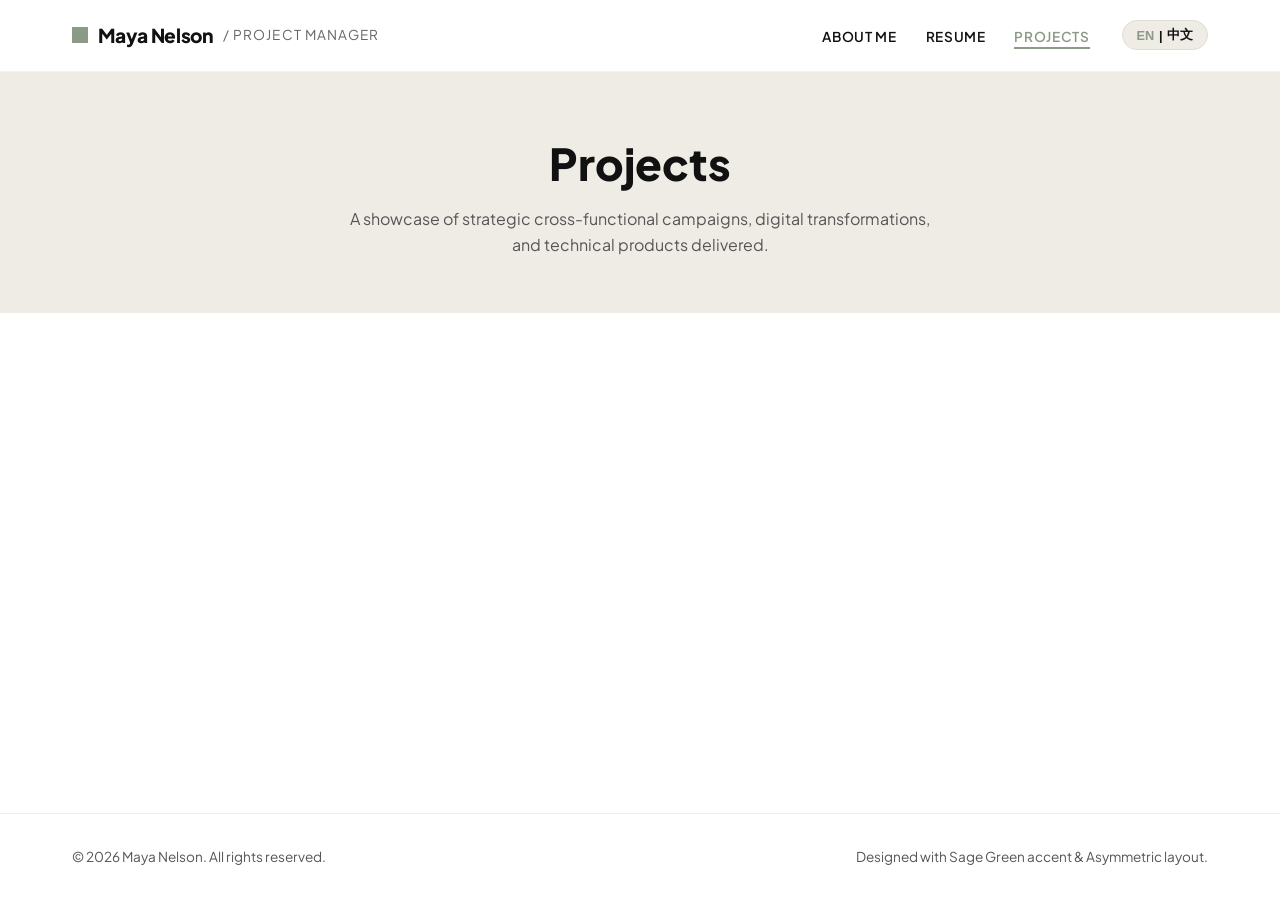
==== projects.html @ 282d98e1 "Feat: Initialize project structure with HTML, CSS, and JS files" ====
<!DOCTYPE html>
<html lang="en">
<head>
    <meta charset="UTF-8">
    <meta name="viewport" content="width=device-width, initial-scale=1.0">
    <title>Maya Nelson | Projects</title>
    <link rel="preconnect" href="https://fonts.googleapis.com">
    <link rel="preconnect" href="https://fonts.gstatic.com" crossorigin>
    <link href="https://fonts.googleapis.com/css2?family=Plus+Jakarta+Sans:wght@300;400;500;600;700;800&family=Noto+Sans+TC:wght@300;400;500;700&display=swap" rel="stylesheet">
    
    <!-- 連結 CSS -->
    <link rel="stylesheet" href="css/style.css">
</head>
<body data-page="projects">

    <header class="navbar">
        <div class="container nav-container">
            <a href="index.html" class="brand-logo">
                <span class="brand-square"></span>
                <span id="nav-name">Maya Nelson</span>
                <span class="brand-title" id="nav-title">/ PROJECT MANAGER</span>
            </a>

            <div class="nav-right">
                <nav>
                    <ul class="nav-links">
                        <li><a href="index.html" class="nav-link" id="nav-about">ABOUT ME</a></li>
                        <li><a href="resume.html" class="nav-link" id="nav-resume">RESUME</a></li>
                        <li><a href="projects.html" class="nav-link active" id="nav-projects">PROJECTS</a></li>
                    </ul>
                </nav>

                <button class="lang-switch-btn" onclick="toggleLanguage()" id="lang-btn">
                    <span>EN</span> | <span class="active-lang">繁中</span>
                </button>
            </div>
        </div>
    </header>

    <!-- 主內容區：Projects -->
    <main class="page-view active">
        <section class="page-header">
            <div class="container">
                <h1 class="page-title" id="projects-header-title">Projects</h1>
                <p class="page-subtitle" id="projects-header-subtitle">A showcase of strategic cross-functional campaigns, digital transformations, and technical products delivered.</p>
            </div>
        </section>

        <section class="container section-padding" style="padding-top: 0;">
            <!-- 動態渲染 data/projects.json 的內容 -->
            <div class="projects-grid" id="full-projects-container"></div>
        </section>
    </main>

    <footer class="footer">
        <div class="container footer-content">
            <p id="footer-copy">&copy; 2026 Maya Nelson. All rights reserved.</p>
            <p id="footer-tag">Designed with Sage Green accent &amp; Asymmetric layout.</p>
        </div>
    </footer>

    <div id="toast" class="toast-message">Message sent successfully!</div>

    <!-- 連結 JS -->
    <script src="js/main.js"></script>
</body>
</html>
---- css/style.css ----
/* CSS Reset & Variables */
:root {
    --color-bg: #FFFFFF;
    --color-text-main: #111111;
    --color-text-muted: #555555;
    --color-accent: #8A9A86; /* Sage Green */
    --color-accent-hover: #72826E;
    --color-secondary-bg: #EFECE6; /* Warm Gray / Off-white */
    --color-card-bg: #F9F8F6;
    --color-border: #E0DDD7;
    --font-family: 'Plus Jakarta Sans', 'Noto Sans TC', system-ui, -apple-system, sans-serif;
    --transition-speed: 0.3s;
    --max-width: 1200px;
}

* {
    margin: 0;
    padding: 0;
    box-sizing: border-box;
}

html {
    scroll-behavior: smooth;
}

body {
    font-family: var(--font-family);
    background-color: var(--color-bg);
    color: var(--color-text-main);
    line-height: 1.6;
    min-height: 100vh;
    display: flex;
    flex-direction: column;
}

/* Utility Classes */
.container {
    max-width: var(--max-width);
    margin: 0 auto;
    padding: 0 2rem;
    width: 100%;
}

/* Top Navigation Bar */
.navbar {
    background-color: var(--color-bg);
    position: sticky;
    top: 0;
    z-index: 1000;
    padding: 1.25rem 0;
    border-bottom: 1px solid rgba(0,0,0,0.05);
}

.nav-container {
    display: flex;
    justify-content: space-between;
    align-items: center;
}

.brand-logo {
    display: flex;
    align-items: center;
    gap: 0.6rem;
    text-decoration: none;
    color: var(--color-text-main);
    font-weight: 800;
    font-size: 1.2rem;
    letter-spacing: -0.02em;
}

.brand-square {
    width: 16px;
    height: 16px;
    background-color: var(--color-accent);
    display: inline-block;
    flex-shrink: 0;
}

.brand-title {
    font-weight: 400;
    font-size: 0.85rem;
    color: #666666;
    letter-spacing: 0.08em;
    text-transform: uppercase;
}

.nav-right {
    display: flex;
    align-items: center;
    gap: 2rem;
}

.nav-links {
    display: flex;
    gap: 1.8rem;
    list-style: none;
}

.nav-link {
    text-decoration: none;
    color: var(--color-text-main);
    font-size: 0.85rem;
    font-weight: 600;
    letter-spacing: 0.05em;
    text-transform: uppercase;
    transition: color var(--transition-speed);
    cursor: pointer;
    position: relative;
    padding-bottom: 4px;
}

.nav-link:hover, .nav-link.active {
    color: var(--color-accent);
}

.nav-link.active::after {
    content: '';
    position: absolute;
    bottom: 0;
    left: 0;
    width: 100%;
    height: 2px;
    background-color: var(--color-accent);
}

/* Language Switcher Toggle */
.lang-switch-btn {
    background: var(--color-secondary-bg);
    border: 1px solid var(--color-border);
    padding: 0.35rem 0.85rem;
    border-radius: 20px;
    font-size: 0.8rem;
    font-weight: 700;
    color: var(--color-text-main);
    cursor: pointer;
    display: flex;
    align-items: center;
    gap: 0.3rem;
    transition: all var(--transition-speed);
}

.lang-switch-btn:hover {
    border-color: var(--color-accent);
    background-color: #E8E4DC;
}

.lang-switch-btn span.active-lang {
    color: var(--color-accent);
}

/* Main View Container */
.page-view {
    display: none;
    flex: 1;
    animation: fadeIn 0.4s ease-in-out forwards;
}

.page-view.active {
    display: block;
}

@keyframes fadeIn {
    from { opacity: 0; transform: translateY(6px); }
    to { opacity: 1; transform: translateY(0); }
}

/* Hero Section - Asymmetric Double-Layer Layout */
.hero-section {
    padding: 3rem 0 5rem 0;
    position: relative;
}

.hero-grid {
    display: grid;
    grid-template-columns: 42% 58%;
    align-items: center;
    min-height: 520px;
    position: relative;
}

.hero-left-block {
    position: relative;
    height: 100%;
    display: flex;
    align-items: center;
    justify-content: center;
}

.hero-bg-card {
    position: absolute;
    top: -5%;
    left: -5%;
    width: 100%;
    height: 110%;
    background: linear-gradient(135deg, #E8EBE4 0%, #EFECE6 100%);
    z-index: 1;
    clip-path: path('M 30,80 C 120,20 280,70 380,15 C 450,-20 480,120 420,240 C 370,340 440,430 360,490 C 260,540 100,470 30,420 C -40,370 -20,180 30,80 Z');
    transition: all 0.5s ease;
}

@media (max-width: 1024px) {
    .hero-bg-card {
        clip-path: path('M 20,50 C 90,10 210,50 290,10 C 340,-10 370,90 320,180 C 280,250 330,330 270,370 C 190,410 80,360 20,320 C -30,280 -15,140 20,50 Z');
    }
}

.profile-card {
    position: relative;
    z-index: 2;
    background-color: var(--color-bg);
    width: 290px;
    padding: 2.5rem 1.8rem;
    box-shadow: 0 15px 35px rgba(0, 0, 0, 0.08);
    border-radius: 4px;
    text-align: center;
    margin-left: auto;
    margin-right: 1.5rem;
}

.avatar-container {
    width: 140px;
    height: 140px;
    margin: 0 auto 1.5rem auto;
    border-radius: 50%;
    overflow: hidden;
    background-color: #D8D3CD;
    display: flex;
    align-items: center;
    justify-content: center;
    box-shadow: 0 4px 10px rgba(0,0,0,0.05);
}

.profile-name {
    font-size: 1.5rem;
    font-weight: 800;
    color: var(--color-text-main);
    margin-bottom: 0.6rem;
    line-height: 1.25;
}

.profile-divider {
    width: 35px;
    height: 2px;
    background-color: var(--color-accent);
    margin: 0.8rem auto;
}

.profile-subtitle {
    font-size: 0.75rem;
    font-weight: 700;
    letter-spacing: 0.15em;
    color: var(--color-text-main);
    text-transform: uppercase;
    margin-top: 1rem;
}

.hero-right-content {
    padding-left: 3rem;
    z-index: 3;
}

.hero-title {
    font-size: 4.5rem;
    font-weight: 800;
    line-height: 1;
    margin-bottom: 0.8rem;
    color: var(--color-text-main);
    letter-spacing: -0.03em;
}

.hero-subtitle {
    font-size: 1.35rem;
    font-weight: 600;
    color: var(--color-text-main);
    margin-bottom: 1.8rem;
}

.hero-buttons {
    display: flex;
    gap: 1rem;
    margin-bottom: 2rem;
}

.btn {
    display: inline-flex;
    align-items: center;
    justify-content: center;
    padding: 0.65rem 1.8rem;
    border-radius: 50px;
    font-size: 0.825rem;
    font-weight: 700;
    letter-spacing: 0.08em;
    text-transform: uppercase;
    text-decoration: none;
    cursor: pointer;
    transition: all var(--transition-speed);
    border: 2px solid transparent;
}

.btn-primary {
    background-color: var(--color-accent);
    color: #FFFFFF;
    border-color: var(--color-accent);
}

.btn-primary:hover {
    background-color: var(--color-accent-hover);
    border-color: var(--color-accent-hover);
    transform: translateY(-2px);
}

.btn-outline {
    background-color: transparent;
    color: var(--color-text-main);
    border-color: var(--color-text-main);
}

.btn-outline:hover {
    background-color: var(--color-text-main);
    color: #FFFFFF;
    transform: translateY(-2px);
}

.hero-description {
    font-size: 0.95rem;
    color: var(--color-text-muted);
    max-width: 520px;
    display: flex;
    flex-direction: column;
    gap: 1rem;
}

/* Projects Section */
.section-padding {
    padding: 4rem 0;
}

.section-header {
    margin-bottom: 2.5rem;
    display: flex;
    justify-content: space-between;
    align-items: flex-end;
}

.section-title {
    font-size: 2rem;
    font-weight: 800;
    color: var(--color-text-main);
    letter-spacing: -0.02em;
}

.section-title-line {
    width: 40px;
    height: 3px;
    background-color: var(--color-accent);
    margin-top: 0.5rem;
}

.projects-grid {
    display: grid;
    grid-template-columns: repeat(2, 1fr);
    gap: 2.5rem;
}

.project-card {
    background-color: #FFFFFF;
    border: 1px solid var(--color-border);
    border-radius: 8px;
    overflow: hidden;
    transition: transform var(--transition-speed), box-shadow var(--transition-speed);
    display: flex;
    flex-direction: column;
}

.project-card:hover {
    transform: translateY(-6px);
    box-shadow: 0 12px 28px rgba(0,0,0,0.07);
}

.project-img-wrapper {
    width: 100%;
    height: 240px;
    background-color: var(--color-secondary-bg);
    overflow: hidden;
    position: relative;
}

.project-img {
    width: 100%;
    height: 100%;
    object-fit: cover;
    transition: transform 0.5s ease;
}

.project-card:hover .project-img {
    transform: scale(1.03);
}

.project-content {
    padding: 1.8rem;
    display: flex;
    flex-direction: column;
    flex: 1;
}

.project-tag {
    font-size: 0.7rem;
    font-weight: 700;
    text-transform: uppercase;
    letter-spacing: 0.1em;
    color: var(--color-accent);
    margin-bottom: 0.5rem;
}

.project-title {
    font-size: 1.3rem;
    font-weight: 700;
    color: var(--color-text-main);
    margin-bottom: 0.8rem;
}

.project-desc {
    font-size: 0.9rem;
    color: var(--color-text-muted);
    margin-bottom: 1.5rem;
    flex: 1;
}

.link-btn {
    font-size: 0.8rem;
    font-weight: 700;
    text-decoration: none;
    color: var(--color-text-main);
    display: inline-flex;
    align-items: center;
    gap: 0.4rem;
    transition: color var(--transition-speed);
    cursor: pointer;
}

.link-btn:hover {
    color: var(--color-accent);
}

/* Page Headers */
.page-header {
    background-color: var(--color-secondary-bg);
    padding: 3.5rem 0;
    margin-bottom: 3rem;
    text-align: center;
}

.page-title {
    font-size: 2.75rem;
    font-weight: 800;
    margin-bottom: 0.5rem;
}

.page-subtitle {
    font-size: 1rem;
    color: var(--color-text-muted);
    max-width: 600px;
    margin: 0 auto;
}

/* Resume Layout */
.resume-layout {
    display: grid;
    grid-template-columns: 1fr 2fr;
    gap: 3rem;
    margin-bottom: 4rem;
}

.resume-section-title {
    font-size: 1.5rem;
    font-weight: 700;
    margin-bottom: 1.5rem;
    position: relative;
    padding-bottom: 0.5rem;
}

.resume-section-title::after {
    content: '';
    position: absolute;
    bottom: 0;
    left: 0;
    width: 30px;
    height: 3px;
    background-color: var(--color-accent);
}

.resume-item {
    margin-bottom: 2rem;
    background: #FAFAFA;
    padding: 1.5rem;
    border-left: 3px solid var(--color-accent);
    border-radius: 0 6px 6px 0;
}

.resume-date {
    font-size: 0.8rem;
    font-weight: 700;
    color: var(--color-accent);
    margin-bottom: 0.3rem;
}

.resume-role {
    font-size: 1.15rem;
    font-weight: 700;
}

.resume-company {
    font-size: 0.9rem;
    color: var(--color-text-muted);
    margin-bottom: 0.8rem;
}

.resume-skills-list {
    display: flex;
    flex-wrap: wrap;
    gap: 0.5rem;
    list-style: none;
}

.skill-tag {
    background-color: var(--color-secondary-bg);
    padding: 0.4rem 0.8rem;
    border-radius: 4px;
    font-size: 0.8rem;
    font-weight: 600;
    color: var(--color-text-main);
}

/* Contact Section Grid & Card */
.contact-grid {
    display: grid;
    grid-template-columns: 1fr 1.5fr;
    gap: 2.5rem;
    margin-bottom: 4rem;
}

.contact-info-card {
    background-color: var(--color-secondary-bg);
    padding: 2.5rem;
    border-radius: 8px;
    display: flex;
    flex-direction: column;
    gap: 1.5rem;
}

.info-item h4 {
    font-size: 0.8rem;
    text-transform: uppercase;
    letter-spacing: 0.1em;
    color: var(--color-accent);
    margin-bottom: 0.3rem;
}

.info-item p {
    font-size: 1rem;
    font-weight: 600;
    color: var(--color-text-main);
}

.contact-form-card {
    border: 1px solid var(--color-border);
    padding: 2.5rem;
    border-radius: 8px;
    background-color: #FFFFFF;
}

.form-group {
    margin-bottom: 1.25rem;
}

.form-label {
    display: block;
    font-size: 0.85rem;
    font-weight: 700;
    margin-bottom: 0.4rem;
}

.form-input, .form-textarea {
    width: 100%;
    padding: 0.75rem 1rem;
    border: 1px solid var(--color-border);
    border-radius: 4px;
    font-family: inherit;
    font-size: 0.9rem;
    outline: none;
    transition: border-color var(--transition-speed);
}

.form-input:focus, .form-textarea:focus {
    border-color: var(--color-accent);
}

/* Footer */
.footer {
    background-color: var(--color-bg);
    border-top: 1px solid rgba(0,0,0,0.06);
    padding: 2rem 0;
    margin-top: auto;
}

.footer-content {
    display: flex;
    justify-content: space-between;
    align-items: center;
    font-size: 0.85rem;
    color: var(--color-text-muted);
}

/* Message Box Toast */
.toast-message {
    position: fixed;
    bottom: 2rem;
    right: 2rem;
    background-color: var(--color-text-main);
    color: #FFFFFF;
    padding: 1rem 1.5rem;
    border-radius: 6px;
    box-shadow: 0 10px 20px rgba(0,0,0,0.15);
    display: none;
    z-index: 2000;
    animation: slideUp 0.3s ease forwards;
}

@keyframes slideUp {
    from { transform: translateY(20px); opacity: 0; }
    to { transform: translateY(0); opacity: 1; }
}

/* RESPONSIVE DESIGN (RWD < 720px) */
@media (max-width: 720px) {
    .navbar { padding: 1rem 0; }
    .nav-container { flex-direction: column; gap: 1rem; }
    .nav-right { flex-direction: column; gap: 1rem; width: 100%; }
    .nav-links { gap: 1rem; flex-wrap: wrap; justify-content: center; }
    .hero-grid { grid-template-columns: 1fr; gap: 2.5rem; min-height: auto; }
    .hero-left-block { height: auto; }
    .hero-bg-card { width: 100%; height: 100%; }
    .profile-card { width: 100%; max-width: 320px; margin: 2rem auto; }
    .hero-right-content { padding-left: 0; text-align: center; }
    .hero-title { font-size: 3.2rem; }
    .hero-subtitle { font-size: 1.1rem; }
    .hero-buttons { justify-content: center; }
    .hero-description { margin: 0 auto; text-align: left; }
    .projects-grid, .resume-layout, .contact-grid { grid-template-columns: 1fr; }
    .footer-content { flex-direction: column; gap: 1rem; text-align: center; }
}
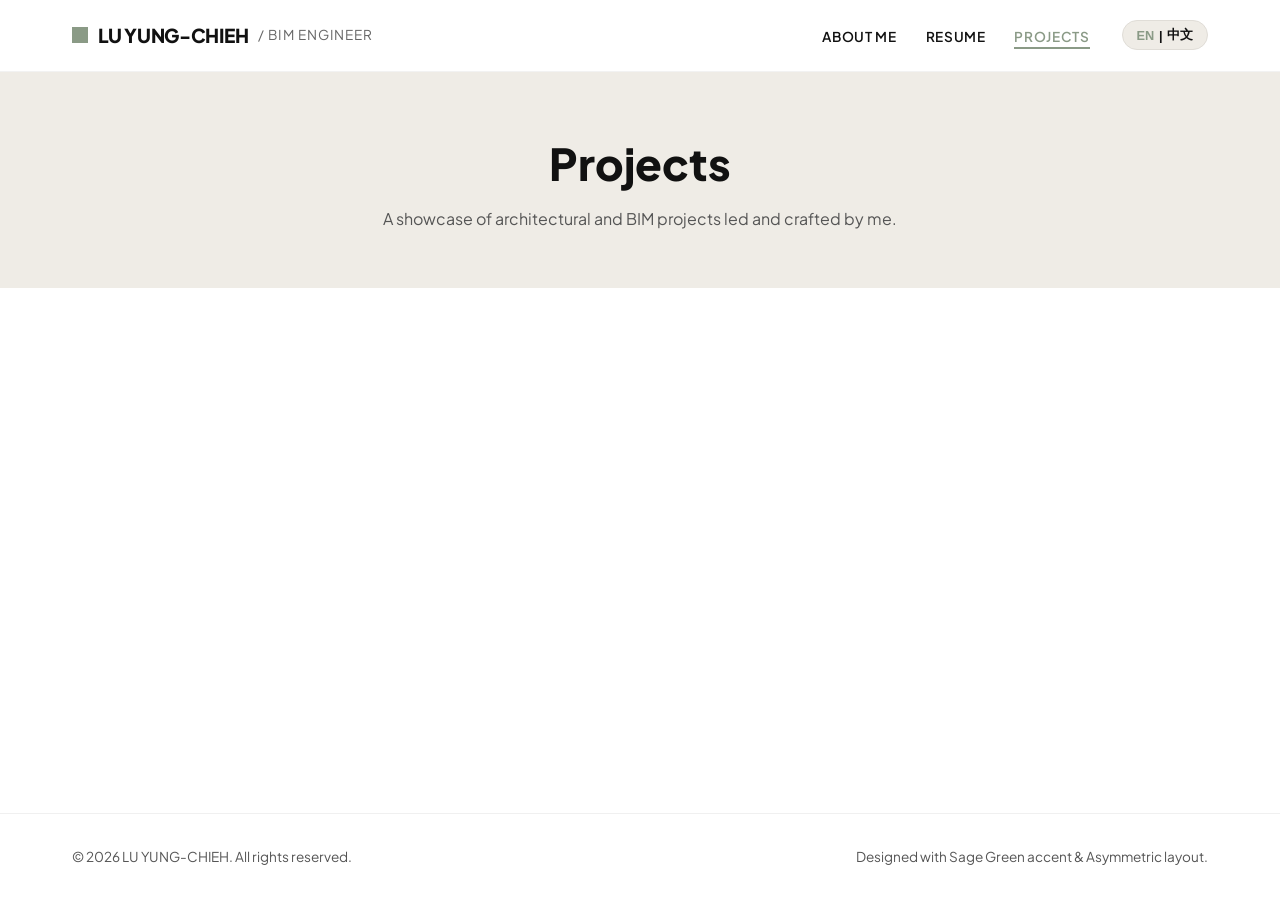
==== commit 0be3f321: "feat: setup resume page JSON rendering" ====
--- a/projects.html
+++ b/projects.html
@@ -3,7 +3,7 @@
 <head>
     <meta charset="UTF-8">
     <meta name="viewport" content="width=device-width, initial-scale=1.0">
-    <title>Maya Nelson | Projects</title>
+    <title>LU YUNG-CHIEH | Projects</title>
     <link rel="preconnect" href="https://fonts.googleapis.com">
     <link rel="preconnect" href="https://fonts.gstatic.com" crossorigin>
     <link href="https://fonts.googleapis.com/css2?family=Plus+Jakarta+Sans:wght@300;400;500;600;700;800&family=Noto+Sans+TC:wght@300;400;500;700&display=swap" rel="stylesheet">
@@ -17,8 +17,8 @@
         <div class="container nav-container">
             <a href="index.html" class="brand-logo">
                 <span class="brand-square"></span>
-                <span id="nav-name">Maya Nelson</span>
-                <span class="brand-title" id="nav-title">/ PROJECT MANAGER</span>
+                <span id="nav-name">LU YUNG-CHIEH</span>
+                <span class="brand-title" id="nav-title">/ BIM ENGINEER</span>
             </a>
 
             <div class="nav-right">
@@ -42,7 +42,7 @@
         <section class="page-header">
             <div class="container">
                 <h1 class="page-title" id="projects-header-title">Projects</h1>
-                <p class="page-subtitle" id="projects-header-subtitle">A showcase of strategic cross-functional campaigns, digital transformations, and technical products delivered.</p>
+                <p class="page-subtitle" id="projects-header-subtitle">A showcase of architectural and BIM projects led and crafted by me.</p>
             </div>
         </section>
 
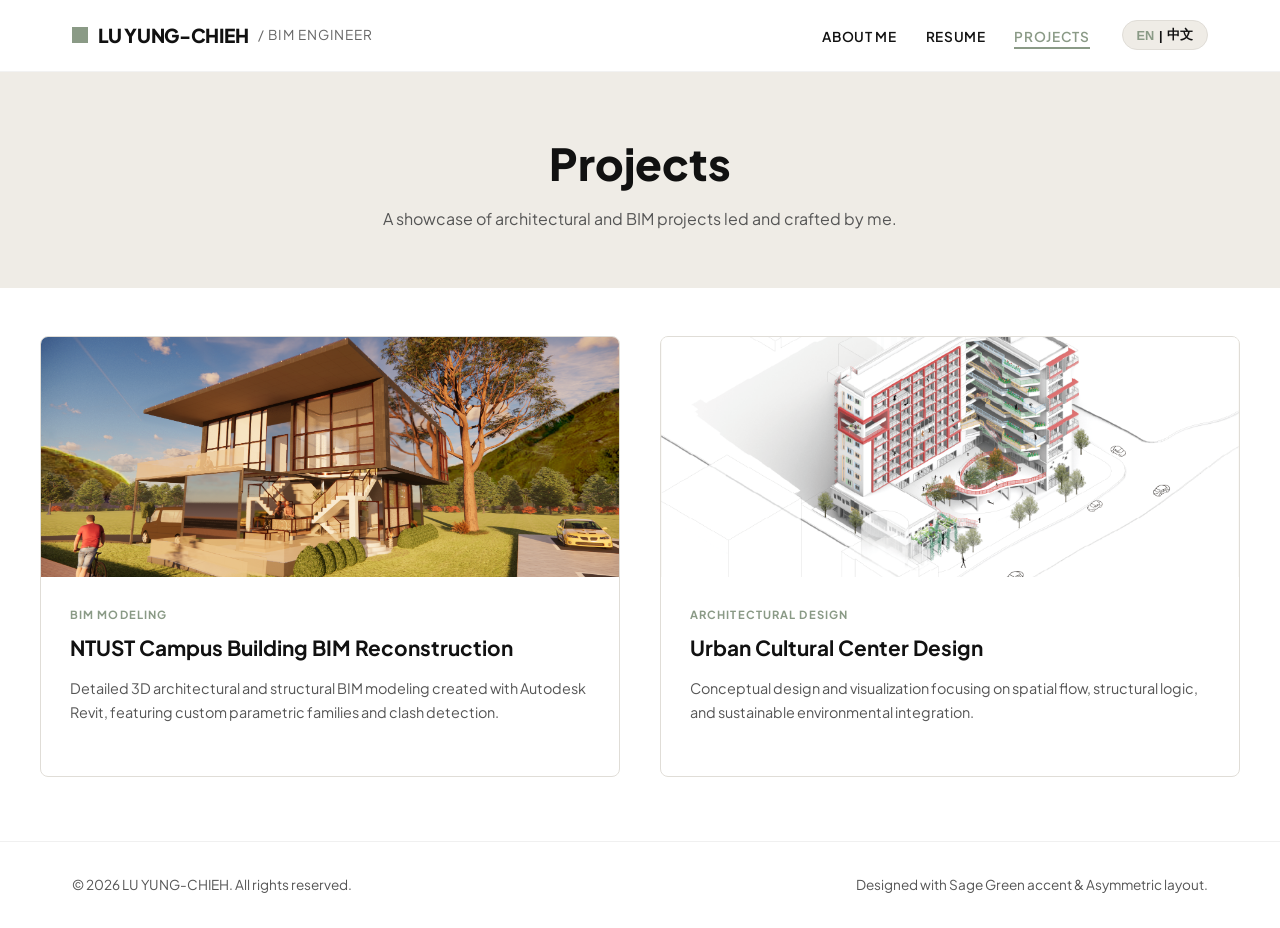
==== commit 8b6ef705: "update resume skills heading title and add resume-skill data" ====
--- a/projects.html
+++ b/projects.html
@@ -54,7 +54,7 @@
 
     <footer class="footer">
         <div class="container footer-content">
-            <p id="footer-copy">&copy; 2026 Maya Nelson. All rights reserved.</p>
+            <p id="footer-copy">&copy; 2026 LU YUNG-CHIEH. All rights reserved.</p>
             <p id="footer-tag">Designed with Sage Green accent &amp; Asymmetric layout.</p>
         </div>
     </footer>
